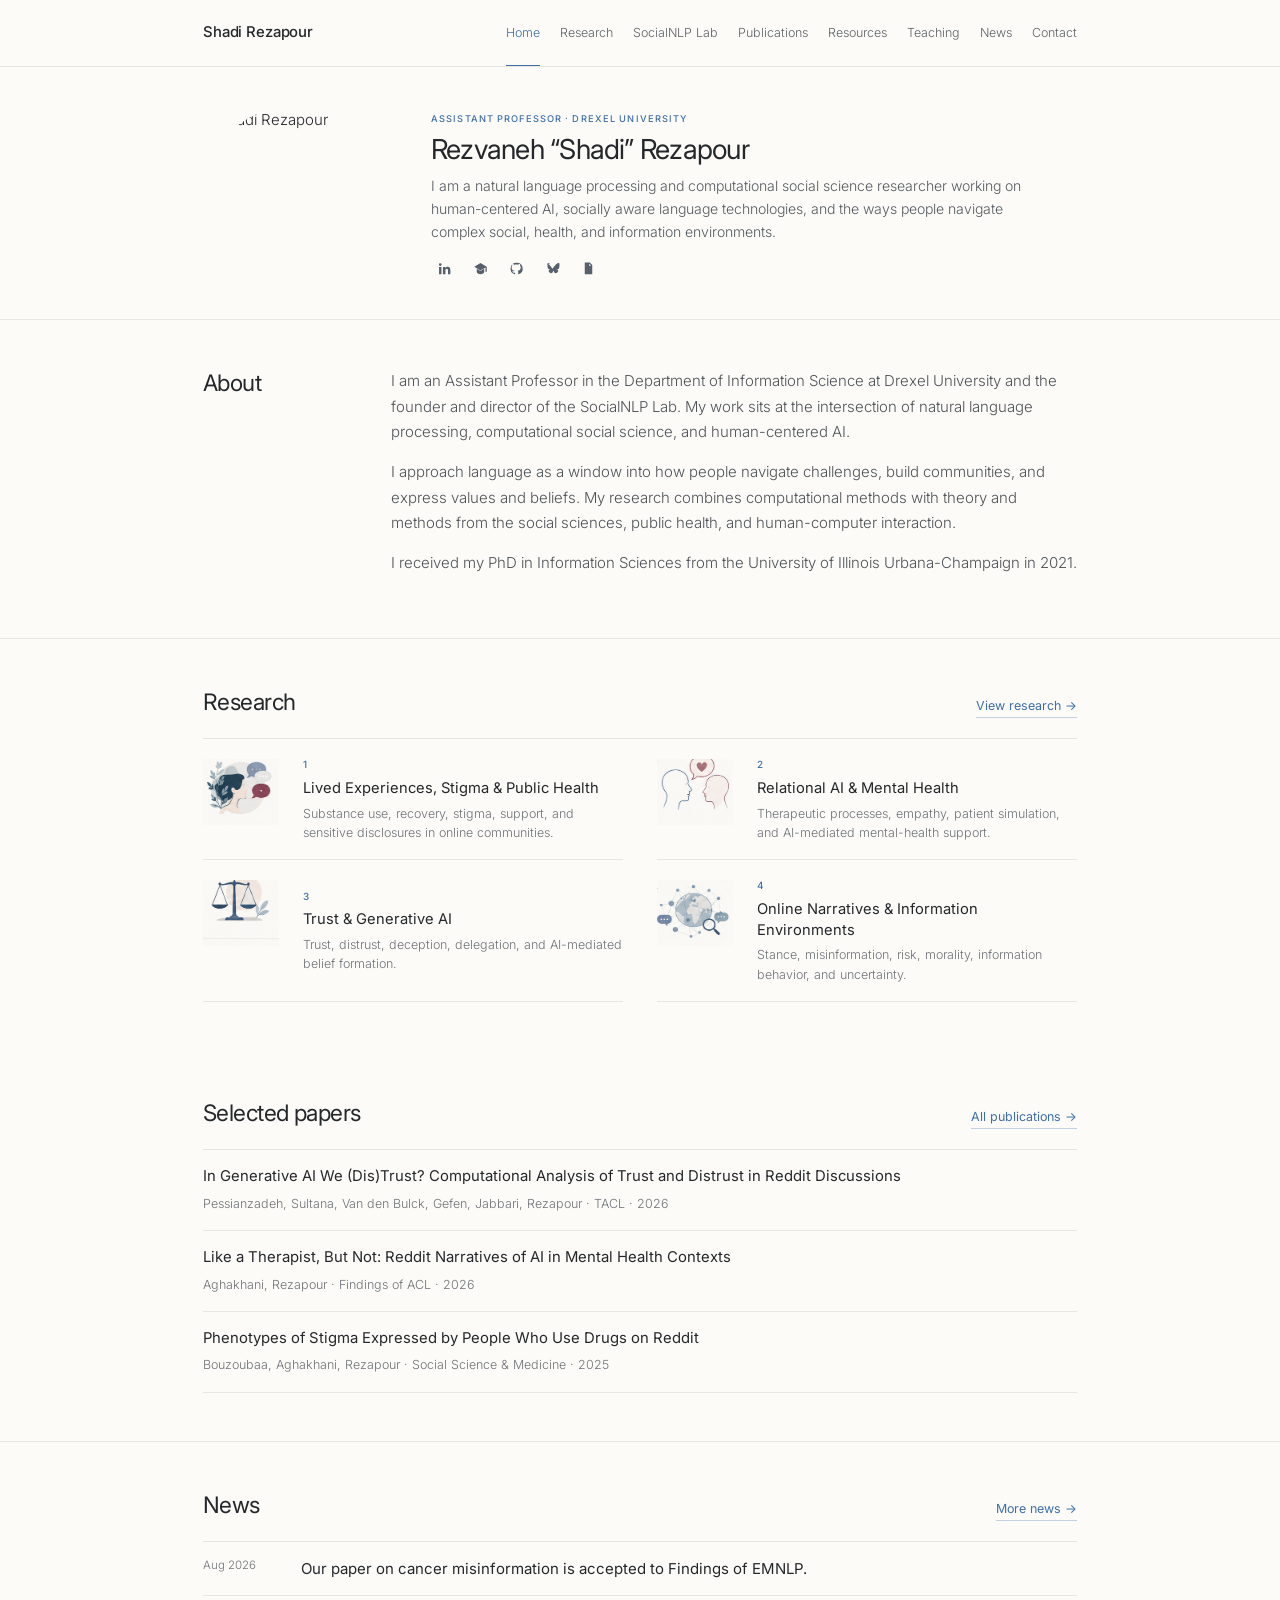
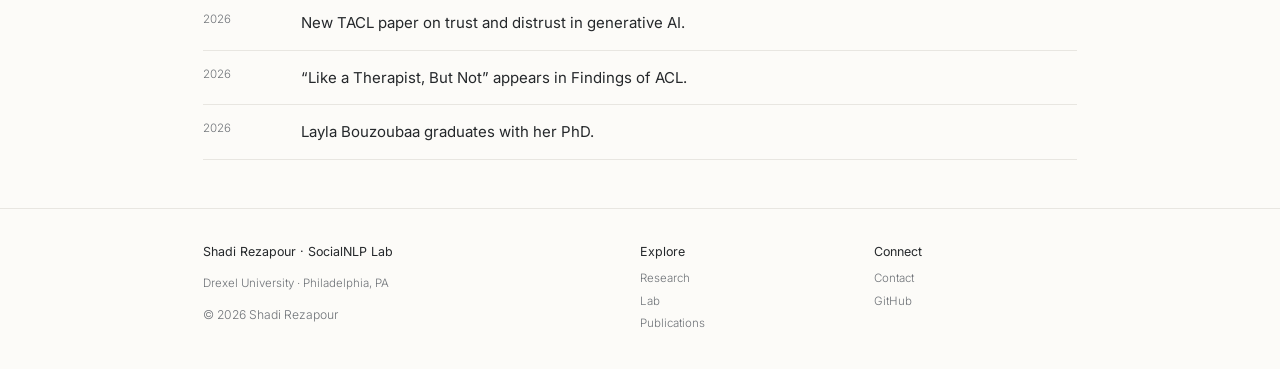
==== index.html @ dfaa2608 "Update index.html" ====
<!DOCTYPE html>

<html lang="en"><head><meta charset="utf-8"/><meta content="width=device-width,initial-scale=1" name="viewport"/><meta content="Shadi Rezapour and the SocialNLP Lab at Drexel University: human-centered NLP, computational social science, and socially aware AI." name="description"/><title>Shadi Rezapour | SocialNLP Lab</title><link href="assets/css/style.css" rel="stylesheet"/></head><body><nav class="nav"><div class="container nav-inner"><a class="brand" href="index.html">Shadi Rezapour</a><button aria-label="Menu" class="menu-btn">☰</button><div class="nav-links"><a class="active" href="index.html">Home</a><a href="pages/research.html">Research</a><a href="pages/lab.html">SocialNLP Lab</a><a href="pages/publications.html">Publications</a><a href="pages/resources.html">Resources</a><a href="pages/teaching.html">Teaching</a><a href="pages/news.html">News</a><a href="pages/contact.html">Contact</a></div></div></nav>
<header class="hero"><div class="container hero-grid"><div class="portrait-wrap"><img alt="Shadi Rezapour" class="hero-photo" src="https://lh3.googleusercontent.com/sitesv/[base64]w1280"/></div><div class="hero-copy"><div class="eyebrow">Assistant Professor · Drexel University</div><h1>Rezvaneh “Shadi” Rezapour</h1><p class="lead">I am a natural language processing and computational social science researcher working on human-centered AI, socially aware language technologies, and the ways people navigate complex social, health, and information environments.</p><div aria-label="Professional links" class="social-icons">
<a aria-label="LinkedIn" href="https://www.linkedin.com/in/shadi-rezapour" rel="noopener" target="_blank" title="LinkedIn"><svg viewbox="0 0 24 24"><path d="M5.2 3.4A2.2 2.2 0 1 1 5.2 7.8 2.2 2.2 0 0 1 5.2 3.4ZM3.3 9.4h3.8V21H3.3V9.4Zm6.2 0h3.6V11h.1c.5-.9 1.7-2 3.6-2 3.9 0 4.6 2.5 4.6 5.8V21h-3.8v-5.5c0-1.3 0-3-1.9-3s-2.2 1.4-2.2 2.9V21H9.5V9.4Z"></path></svg></a>
<a aria-label="Google Scholar" href="https://scholar.google.com/citations?user=b6UNLaAAAAAJ&amp;hl=en" rel="noopener" target="_blank" title="Google Scholar"><svg viewbox="0 0 24 24"><path d="M12 3 2 9l10 6 8-4.8V17h2V9L12 3Zm-6 9.4V17c0 2.2 3 4 6 4s6-1.8 6-4v-4.6L12 16 6 12.4Z"></path></svg></a>

<a aria-label="GitHub" href="https://github.com/social-nlp-lab" rel="noopener" target="_blank" title="GitHub"><svg viewbox="0 0 24 24"><path d="M12 2.7a9.5 9.5 0 0 0-3 18.5c.5.1.7-.2.7-.5v-1.9c-2.9.6-3.5-1.2-3.5-1.2-.5-1.2-1.2-1.5-1.2-1.5-.9-.7.1-.7.1-.7 1.1.1 1.7 1.1 1.7 1.1 1 .1 1.8-.7 2.2-1.1-2.3-.3-4.8-1.1-4.8-5.1 0-1.1.4-2 1.1-2.8-.1-.3-.5-1.3.1-2.7 0 0 .9-.3 2.9 1.1A9.9 9.9 0 0 1 12 5.6c.9 0 1.8.1 2.7.4 2-1.4 2.9-1.1 2.9-1.1.6 1.4.2 2.4.1 2.7.7.8 1.1 1.7 1.1 2.8 0 4-2.5 4.8-4.8 5.1.4.3.7.9.7 1.7v3.5c0 .3.2.6.7.5A9.5 9.5 0 0 0 12 2.7Z"></path></svg></a>
<a aria-label="Bluesky" href="https://bsky.app/profile/rezapour.bsky.social" rel="noopener" target="_blank" title="Bluesky"><svg viewbox="0 0 24 24"><path d="M5.2 4.2c2.3 1.7 4.8 5.1 6.8 8.2 2-3.1 4.5-6.5 6.8-8.2 1.7-1.2 4.4-2.2 4.4.9 0 .6-.3 4.8-.5 5.5-.7 2.5-3 3.1-5.2 2.7 3.7.6 4.7 2.7 2.6 4.8-4 4.1-5.8-1-6.3-2.3-.1-.3-.2-.5-.3-.6-.1.1-.2.3-.3.6-.5 1.3-2.3 6.4-6.3 2.3-2.1-2.1-1.1-4.2 2.6-4.8-2.2.4-4.5-.2-5.2-2.7-.2-.7-.5-4.9-.5-5.5 0-3.1 2.7-2.1 4.4-.9Z"></path></svg></a>
<a aria-label="CV" href="assets/Shadi_Rezapour_CV.pdf" rel="noopener" target="_blank" title="CV"><svg viewbox="0 0 24 24"><path d="M6 2.5h8l4 4V21H6V2.5Zm7 1.8v3.2h3.2L13 4.3ZM8.2 11h2.4v1.4H9.7v3.2h.9V17H8.2v-6Zm3.2 0h1.5l1.2 4 1.2-4h1.5l-2 6h-1.4l-2-6Z"></path></svg></a>
</div></div></div></header>
<main>
<section id="about"><div class="container about-grid"><div><h2>About</h2></div><div class="prose"><p>I am an Assistant Professor in the Department of Information Science at Drexel University and the founder and director of the SocialNLP Lab. My work sits at the intersection of natural language processing, computational social science, and human-centered AI.</p><p>I approach language as a window into how people navigate challenges, build communities, and express values and beliefs. My research combines computational methods with theory and methods from the social sciences, public health, and human-computer interaction.</p><p>I received my PhD in Information Sciences from the University of Illinois Urbana-Champaign in 2021.</p></div></div></section>
<section class="soft"><div class="container"><div class="section-head"><div><h2>Research</h2></div><a class="arrow-link" href="pages/research.html">View research →</a></div><div class="cards research-cards"><a class="card research-card" href="pages/research.html#stigma"><img alt="Lived experiences, stigma, and public health illustration" src="assets/img/pillars/pillar-stigma.png"/><div><div class="num">1</div><h3>Lived Experiences, Stigma &amp; Public Health</h3><p>Substance use, recovery, stigma, support, and sensitive disclosures in online communities.</p></div></a><a class="card research-card" href="pages/research.html#relational"><img alt="Relational AI and mental health illustration" src="assets/img/pillars/pillar-relational.png"/><div><div class="num">2</div><h3>Relational AI &amp; Mental Health</h3><p>Therapeutic processes, empathy, patient simulation, and AI-mediated mental-health support.</p></div></a><a class="card research-card" href="pages/research.html#trust"><img alt="Trust and generative AI illustration" src="assets/img/pillars/pillar-trust.png"/><div><div class="num">3</div><h3>Trust &amp; Generative AI</h3><p>Trust, distrust, deception, delegation, and AI-mediated belief formation.</p></div></a><a class="card research-card" href="pages/research.html#narratives"><img alt="Complex online narratives and information environments illustration" src="assets/img/pillars/pillar-narratives.png"/><div><div class="num">4</div><h3>Online Narratives &amp; Information Environments</h3><p>Stance, misinformation, risk, morality, information behavior, and uncertainty.</p></div></a></div></div></section>
<section><div class="container"><div class="section-head"><div><h2>Selected papers</h2></div><a class="arrow-link" href="pages/publications.html">All publications →</a></div><div class="list"><div class="paper"><h3>In Generative AI We (Dis)Trust? Computational Analysis of Trust and Distrust in Reddit Discussions</h3><div class="meta">Pessianzadeh, Sultana, Van den Bulck, Gefen, Jabbari, Rezapour · TACL · 2026</div></div><div class="paper"><h3>Like a Therapist, But Not: Reddit Narratives of AI in Mental Health Contexts</h3><div class="meta">Aghakhani, Rezapour · Findings of ACL · 2026</div></div><div class="paper"><h3>Phenotypes of Stigma Expressed by People Who Use Drugs on Reddit</h3><div class="meta">Bouzoubaa, Aghakhani, Rezapour · Social Science &amp; Medicine · 2025</div></div></div></div></section>
<section class="soft"><div class="container"><div class="section-head"><div><h2>News</h2></div><a class="arrow-link" href="pages/news.html">More news →</a></div><div class="news-list"><div class="news-item"><div class="news-date">Aug 2026</div><div><strong>Our paper on cancer misinformation is accepted to Findings of EMNLP.</strong></div></div><div class="news-item"><div class="news-date">2026</div><div><strong>New TACL paper on trust and distrust in generative AI.</strong></div></div><div class="news-item"><div class="news-date">2026</div><div><strong>“Like a Therapist, But Not” appears in Findings of ACL.</strong></div></div><div class="news-item"><div class="news-date">2026</div><div><strong>Layla Bouzoubaa graduates with her PhD.</strong></div></div></div></div></section>
</main><footer class="footer"><div class="container footer-grid"><div><h3>Shadi Rezapour · SocialNLP Lab</h3><p>Drexel University · Philadelphia, PA</p><div class="small">© 2026 Shadi Rezapour</div></div><div><h3>Explore</h3><a href="pages/research.html">Research</a><a href="pages/lab.html">Lab</a><a href="pages/publications.html">Publications</a></div><div><h3>Connect</h3><a href="pages/contact.html">Contact</a><a href="https://github.com/social-nlp-lab" rel="noopener" target="_blank">GitHub</a></div></div></footer><script src="assets/js/site.js"></script></body></html>
---- assets/css/style.css ----
@import url('https://fonts.googleapis.com/css2?family=Inter:wght@300;400;500;600&display=swap');

:root{
  --bg:#fcfbf8;
  --paper:#ffffff;
  --ink:#25282b;
  --muted:#6f7378;
  --line:#e8e6e1;
  --blue:#3f6fa8;
  --blue-soft:#eef4fa;
  --max:930px;
}

*{box-sizing:border-box}
html{scroll-behavior:smooth}
body{margin:0;background:var(--bg);color:var(--ink);font-family:'Inter',ui-sans-serif,system-ui,-apple-system,BlinkMacSystemFont,'Segoe UI',sans-serif;font-size:15px;font-weight:300;line-height:1.7;-webkit-font-smoothing:antialiased}
a{color:inherit;text-decoration:none}a:hover{color:var(--blue)}img{max-width:100%;display:block}
.container{max-width:var(--max);margin:0 auto;padding:0 28px}

.nav{background:rgba(252,251,248,.96);border-bottom:1px solid var(--line)}
.nav-inner{min-height:64px;display:flex;align-items:center;justify-content:space-between;gap:24px}
.brand{font-size:.93rem;font-weight:500;letter-spacing:-.01em}
.brand span{display:none}
.nav-links{display:flex;align-items:center;gap:20px;font-size:.78rem;color:#5e6267}
.nav-links a{padding:22px 0;border-bottom:1px solid transparent}
.nav-links a:hover,.nav-links a.active{color:var(--blue);border-color:var(--blue)}
.menu-btn{display:none;border:0;background:transparent;font:inherit;font-size:1.25rem}

.hero{padding:58px 0 46px;border-bottom:1px solid var(--line)}
.hero-grid{display:grid;grid-template-columns:150px 1fr;gap:38px;align-items:start}
.portrait-wrap{grid-column:1;grid-row:1}
.hero-copy{grid-column:2;grid-row:1}
.hero-photo{width:145px;height:175px;object-fit:cover;border-radius:2px;filter:saturate(.9)}
.eyebrow{text-transform:uppercase;letter-spacing:.12em;font-size:.64rem;font-weight:500;color:var(--blue);margin-bottom:9px}
.hero h1{font-size:2.25rem;line-height:1.18;letter-spacing:-.035em;font-weight:400;margin:0 0 14px}
.hero .lead{font-size:1rem;color:#555b61;max-width:620px;margin:0}
.btns{display:flex;gap:16px;flex-wrap:wrap;margin-top:19px}
.btn{display:inline-flex;align-items:center;padding:0;font-size:.8rem;font-weight:400;color:var(--blue);border:0;background:none;border-bottom:1px solid rgba(63,111,168,.35);border-radius:0}
.btn:hover{border-color:var(--blue)}
.btn-primary,.btn-secondary{background:none;color:var(--blue);border:0;border-bottom:1px solid rgba(63,111,168,.35);padding:0}

section{padding:48px 0}.soft{background:transparent;border-top:1px solid var(--line);border-bottom:0}.about-grid{display:grid;grid-template-columns:160px 1fr;gap:28px;align-items:start}
.section-head{display:flex;justify-content:space-between;align-items:baseline;gap:24px;margin-bottom:20px}
.section-head h2,.about-grid h2,.research-intro h2,.contact-strip h2,.split h2{font-size:1.42rem;line-height:1.3;letter-spacing:-.025em;font-weight:400;margin:0}
.section-head p{max-width:560px;color:var(--muted);margin:0;font-size:.88rem}.prose p{color:#4e5358;margin:0 0 .9rem;max-width:700px}
.text-links{display:flex;flex-wrap:wrap;gap:7px 18px;margin-top:18px}.text-links a,.arrow-link{color:var(--blue);font-size:.78rem;font-weight:400;border-bottom:1px solid rgba(63,111,168,.3);padding-bottom:1px}.text-links.vertical{display:grid;gap:8px;justify-items:start}

.cards{display:grid;grid-template-columns:repeat(2,1fr);gap:0 34px;border-top:1px solid var(--line)}
.card{display:block;background:transparent;border:0;border-bottom:1px solid var(--line);padding:20px 0;min-height:0}
.card:hover{transform:none;box-shadow:none}.num{color:var(--blue);font-size:.62rem;font-weight:500;letter-spacing:.1em;margin-bottom:8px}.card h3{font-size:.98rem;line-height:1.4;font-weight:400;margin:0 0 5px}.card p{color:var(--muted);font-size:.82rem;margin:0}

.list{border-top:1px solid var(--line)}.paper{padding:16px 0;border-bottom:1px solid var(--line)}.paper h3{font-size:.93rem;font-weight:400;line-height:1.45;margin:0 0 5px}.meta{color:var(--muted);font-size:.78rem}.pill{display:inline-block;background:transparent;border:0;border-bottom:1px solid rgba(63,111,168,.28);padding:0 0 1px;font-size:.7rem;font-weight:400;margin-right:10px;margin-top:8px;color:var(--blue)}
.news-list{border-top:1px solid var(--line)}.news-item{display:grid;grid-template-columns:78px 1fr;gap:20px;padding:14px 0;border-bottom:1px solid var(--line)}.news-item strong{font-weight:400}.news-date{color:var(--muted);font-size:.72rem}.small{font-size:.76rem;color:var(--muted);margin-top:2px}

.contact-strip{padding:40px 0;border-top:1px solid var(--line);background:transparent}.contact-strip-inner{display:flex;align-items:baseline;justify-content:space-between;gap:24px}

.page-hero{padding:48px 0 32px;border-bottom:1px solid var(--line)}.page-hero.compact{padding-bottom:32px}.page-hero p{font-size:.9rem;color:var(--muted);max-width:660px;margin-bottom:0}.page-hero h1{font-size:2rem;line-height:1.25;letter-spacing:-.035em;font-weight:400;margin:0 0 10px;max-width:760px}

.research-section{display:grid;grid-template-columns:220px 1fr;gap:42px;align-items:start}.research-intro{position:static}.research-intro p{color:var(--muted);max-width:410px;font-size:.84rem}.project-grid{display:grid;grid-template-columns:1fr;gap:0;border-top:1px solid var(--line)}.project-card{background:transparent;border:0;border-bottom:1px solid var(--line);padding:17px 0;min-height:0}.project-card span{text-transform:uppercase;letter-spacing:.1em;font-size:.6rem;color:var(--blue);font-weight:500}.project-card h3{font-size:.96rem;font-weight:400;line-height:1.4;margin:5px 0 4px}.project-card p{font-size:.81rem;color:var(--muted);margin:0}

.people-grid{display:grid;grid-template-columns:repeat(3,1fr);gap:28px 22px}.person{background:transparent;border:0;padding:0}.person h3{font-size:.9rem;font-weight:400;margin:0}.person .role{color:var(--muted);font-size:.73rem;margin-top:2px}.person p{color:var(--muted);font-size:.77rem;margin-top:7px}.profile-photo{width:100%;height:180px;object-fit:cover;margin-bottom:10px;filter:saturate(.85);border-radius:2px}.person-featured{display:grid;grid-template-columns:120px 1fr;gap:22px;align-items:start;max-width:620px}.person-featured .profile-photo{width:120px;height:145px;margin:0}.avatar{width:58px;height:58px;display:grid;place-items:center;background:var(--blue-soft);color:var(--blue);font-size:.82rem;font-weight:400;margin-bottom:12px}.alumni{display:grid;grid-template-columns:1fr;gap:0;border-top:1px solid var(--line)}.alumni-item{background:transparent;border:0;border-bottom:1px solid var(--line);padding:11px 0}.alumni-item strong{display:inline;font-size:.82rem;font-weight:400}.alumni-item span{color:var(--muted);font-size:.77rem;margin-left:8px}

.teaching-grid,.service-grid{display:grid;grid-template-columns:repeat(2,1fr);gap:0 34px;border-top:1px solid var(--line)}.split{display:grid;grid-template-columns:220px 1fr;gap:42px}.quote{border-left:1px solid var(--blue);padding:2px 0 2px 15px;color:#555b61;font-size:.9rem}
.pub-controls{display:flex;flex-wrap:wrap;gap:7px;margin:0 0 20px}.filter{border:0;border-bottom:1px solid var(--line);background:transparent;color:#65696d;padding:5px 2px;font:inherit;font-size:.72rem;cursor:pointer}.filter.active,.filter:hover{background:transparent;color:var(--blue);border-color:var(--blue)}.pub-card{padding:17px 0!important;background:transparent!important;border:0!important;border-bottom:1px solid var(--line)!important;min-height:0!important}.pub-top{display:flex;gap:10px;align-items:center;margin-bottom:6px}.pub-year{font-weight:400;color:var(--blue)}.pub-type{text-transform:uppercase;letter-spacing:.08em;font-size:.6rem;color:var(--muted)}.pub-tags{margin-top:6px}.pub-actions{display:flex;flex-wrap:wrap;gap:12px;margin-top:9px}.paper-link{display:inline-flex;align-items:center;font-weight:400;color:var(--blue);background:transparent;padding:0;border-bottom:1px solid rgba(63,111,168,.3);border-radius:0;font-size:.7rem}.paper-link.subtle{background:transparent;color:var(--blue);border:0;border-bottom:1px solid rgba(63,111,168,.3)}.pub-note{margin-top:20px;color:var(--muted);font-size:.78rem}
.contact-grid{display:grid;grid-template-columns:repeat(2,1fr);gap:0 36px;border-top:1px solid var(--line)}.contact-card{background:transparent;border:0;border-bottom:1px solid var(--line);padding:22px 0;min-height:0}.contact-card h2{font-size:1.02rem;line-height:1.4;font-weight:400;margin:.15rem 0 .55rem}.contact-card p{color:var(--muted);font-size:.82rem}

.footer{padding:32px 0;border-top:1px solid var(--line);color:var(--muted)}.footer-grid{display:grid;grid-template-columns:1.4fr .7fr .7fr;gap:30px}.footer h3{font-size:.78rem;color:var(--ink);font-weight:400;margin:0 0 7px}.footer p,.footer a{font-size:.72rem}.footer a{display:block;margin:3px 0}

@media(max-width:820px){.nav-links{display:none;position:absolute;top:64px;left:0;right:0;background:var(--bg);border-bottom:1px solid var(--line);padding:14px 28px 18px;flex-direction:column;align-items:flex-start;gap:0}.nav-links.open{display:flex}.nav-links a{padding:7px 0}.menu-btn{display:block}.hero-grid{grid-template-columns:110px 1fr;gap:24px}.hero-photo{width:105px;height:130px}.about-grid,.research-section,.split{grid-template-columns:1fr;gap:18px}.cards{grid-template-columns:1fr}.people-grid{grid-template-columns:repeat(2,1fr)}.footer-grid{grid-template-columns:1fr 1fr}.contact-strip-inner{align-items:flex-start}}
@media(max-width:560px){.container{padding:0 20px}.hero{padding:40px 0 34px}.hero-grid{grid-template-columns:1fr}.portrait-wrap,.hero-copy{grid-column:1}.portrait-wrap{grid-row:1}.hero-copy{grid-row:2}.hero-photo{width:100px;height:120px}.hero h1{font-size:1.85rem}.page-hero{padding:38px 0 25px}.page-hero h1{font-size:1.65rem}.people-grid,.teaching-grid,.contact-grid,.footer-grid{grid-template-columns:1fr}.section-head,.contact-strip-inner{display:block}.section-head .arrow-link,.contact-strip .btn{display:inline-flex;margin-top:12px}.news-item{grid-template-columns:1fr;gap:2px}.person-featured{grid-template-columns:90px 1fr}.person-featured .profile-photo{width:90px;height:110px}section{padding:38px 0}}

/* v5 refinements */
.social-icons{display:flex;align-items:center;gap:8px;margin-top:18px;flex-wrap:wrap}
.social-icons a{width:28px;height:28px;display:grid;place-items:center;border:1px solid var(--line);background:rgba(255,255,255,.55);border-radius:50%;color:#4f5b66;transition:.18s ease}
.social-icons a:hover{color:var(--blue);border-color:#c9d8e6;transform:translateY(-1px)}
.social-icons svg{width:14px;height:14px;fill:currentColor}.social-icons .icon-cut{fill:var(--bg)}

.lab-hero-inner{display:grid;grid-template-columns:150px 1fr;gap:34px;align-items:center}.lab-logo{width:145px;max-height:145px;object-fit:contain;mix-blend-mode:multiply}

.theme-row{display:grid;grid-template-columns:185px 1fr;gap:46px;align-items:start}.theme-visual{padding-top:4px;position:sticky;top:90px}.theme-visual img{width:170px;height:auto}.theme-content h2{font-size:1.55rem;line-height:1.28;letter-spacing:-.025em;font-weight:400;margin:0 0 9px}.theme-summary{color:#555b61;max-width:680px;margin:0 0 24px;font-size:.9rem}.subareas{border-top:1px solid var(--line)}.subarea{padding:18px 0 19px;border-bottom:1px solid var(--line);display:grid;grid-template-columns:200px 1fr;gap:7px 28px}.subarea h3{font-size:.92rem;line-height:1.4;font-weight:500;margin:0;grid-row:1/4}.subarea>p{font-size:.8rem;color:var(--muted);margin:0 0 3px;max-width:580px}.paper-mini{display:flex;gap:14px;align-items:baseline;justify-content:space-between;font-size:.76rem;line-height:1.45;padding-top:5px}.paper-mini a{color:#333b42}.paper-mini a:hover{color:var(--blue)}.paper-mini span{color:var(--muted);font-size:.69rem;white-space:nowrap}.ongoing{font-size:.72rem;color:var(--blue);margin-top:5px;font-style:italic}

.alumni-list{border-top:1px solid var(--line);max-width:760px}.alumni-line{display:grid;grid-template-columns:230px 1fr;gap:24px;padding:9px 0;border-bottom:1px solid var(--line);align-items:baseline}.alumni-line strong{font-size:.8rem;font-weight:400}.alumni-line span{font-size:.75rem;color:var(--muted)}.alumni-line.alumni-phd{padding:13px 0}.alumni-line.alumni-phd strong{font-weight:500;color:var(--ink)}

@media(max-width:820px){.lab-hero-inner,.theme-row{grid-template-columns:1fr}.lab-logo{width:115px}.theme-visual{position:static}.theme-visual img{width:145px}.subarea{grid-template-columns:1fr}.subarea h3{grid-row:auto}.alumni-line{grid-template-columns:1fr;gap:2px}.paper-mini{display:block}.paper-mini span{display:block;margin-top:2px}}

/* generated research pillar illustrations */
.research-card{display:grid;grid-template-columns:92px 1fr;gap:18px;align-items:center}
.research-card img{width:92px;height:78px;object-fit:contain;mix-blend-mode:multiply}
.theme-visual img{width:175px;height:155px;object-fit:contain;mix-blend-mode:multiply}
@media(max-width:560px){.research-card{grid-template-columns:76px 1fr;gap:14px}.research-card img{width:76px;height:68px}}

/* v7: ultra-compact professional/social links */
.social-icons{gap:7px;margin-top:15px}
.social-icons a{
  width:15px;
  height:15px;
  border:0;
  background:transparent;
  border-radius:0;
  color:#56616b;
  padding:0;
}
.social-icons a:hover{color:var(--blue);border:0;transform:none}
.social-icons svg{width:11px;height:11px;fill:currentColor}
.social-icons .icon-cut{fill:var(--bg)}

/* Keep the same pillar artwork visible on the dedicated Research page. */
.theme-visual img{
  width:100%;
  max-width:175px;
  height:auto;
  object-fit:contain;
  mix-blend-mode:multiply;
}

/* v8 homepage scale reset: compact editorial proportions */
.hero{padding:34px 0 30px}
.hero-grid{grid-template-columns:92px 1fr;gap:24px;align-items:center}
.hero-photo{width:82px;height:98px;object-fit:cover;border-radius:2px}
.hero h1{font-size:1.72rem;line-height:1.2;margin:0 0 9px;letter-spacing:-.028em}
.hero .lead{font-size:.88rem;line-height:1.62;max-width:610px}
.hero .eyebrow{font-size:.58rem;margin-bottom:6px}

/* professional links should read like tiny inline glyphs, not badges */
.social-icons{gap:9px;margin-top:12px}
.social-icons a{width:11px;height:11px;display:inline-flex;align-items:center;justify-content:center}
.social-icons svg{width:9px;height:9px}

/* homepage research visuals: quiet thumbnails */
.research-card{grid-template-columns:58px 1fr;gap:15px;padding:17px 0}
.research-card img{width:54px;height:48px;object-fit:contain;align-self:start;margin-top:2px}
.research-card .num{margin-bottom:5px}
.research-card h3{font-size:.92rem}
.research-card p{font-size:.78rem;line-height:1.55}

@media(max-width:820px){
  .hero-grid{grid-template-columns:76px 1fr;gap:18px}
  .hero-photo{width:70px;height:84px}
  .hero h1{font-size:1.55rem}
  .research-card{grid-template-columns:50px 1fr;gap:12px}
  .research-card img{width:46px;height:42px}
}
@media(max-width:560px){
  .hero{padding:28px 0 26px}
  .hero-grid{grid-template-columns:64px 1fr;gap:16px;align-items:start}
  .portrait-wrap{grid-column:1;grid-row:1}
  .hero-copy{grid-column:2;grid-row:1}
  .hero-photo{width:58px;height:70px}
  .hero h1{font-size:1.34rem}
  .hero .lead{font-size:.82rem}
  .social-icons{margin-top:10px}
  .research-card{grid-template-columns:42px 1fr;gap:10px}
  .research-card img{width:38px;height:36px}
}

/* v9: balanced homepage image sizing */
@media(min-width:821px){
  .hero{padding:40px 0 34px}
  .hero-grid{grid-template-columns:120px 1fr;gap:30px;align-items:center}
  .hero-photo{width:108px;height:130px}
  .research-card{grid-template-columns:82px 1fr;gap:18px}
  .research-card img{width:76px;height:68px}
}
@media(min-width:561px) and (max-width:820px){
  .hero-grid{grid-template-columns:104px 1fr;gap:22px;align-items:center}
  .hero-photo{width:94px;height:114px}
  .research-card{grid-template-columns:70px 1fr;gap:16px}
  .research-card img{width:64px;height:58px}
}
@media(max-width:560px){
  .hero-grid{grid-template-columns:90px 1fr;gap:18px;align-items:start}
  .portrait-wrap{grid-column:1;grid-row:1}
  .hero-copy{grid-column:2;grid-row:1}
  .hero-photo{width:82px;height:98px}
  .research-card{grid-template-columns:60px 1fr;gap:14px}
  .research-card img{width:54px;height:50px}
}


/* v11: portrait, social links, and publication hierarchy */
@media(min-width:821px){
  .hero-grid{grid-template-columns:158px 1fr;gap:34px}
  .hero-photo{width:148px;height:148px;border-radius:50%;object-fit:cover;object-position:center 26%;}
}
@media(min-width:561px) and (max-width:820px){
  .hero-grid{grid-template-columns:126px 1fr;gap:24px}
  .hero-photo{width:118px;height:118px;border-radius:50%;object-fit:cover;object-position:center 26%;}
}
@media(max-width:560px){
  .hero-grid{grid-template-columns:104px 1fr;gap:18px}
  .hero-photo{width:98px;height:98px;border-radius:50%;object-fit:cover;object-position:center 26%;}
}
.social-icons{gap:10px}
.social-icons a{width:16px;height:16px}
.social-icons svg{width:13px;height:13px}
.pub-section-title{padding:8px 0 12px;margin-top:6px;border-bottom:1px solid var(--line)}
.pub-section-title + .pub-card{border-top:0!important}
.pub-section-title .eyebrow{margin:0 0 3px}
.pub-section-title h2{font-size:1.12rem;line-height:1.35;font-weight:400;letter-spacing:-.02em;margin:0}
.pub-section-title p{font-size:.76rem;color:var(--muted);margin:4px 0 0;max-width:650px}


/* v13: profile scale, collaboration, syllabus, and publication structure */
@media(min-width:821px){
  .hero-grid{grid-template-columns:190px 1fr;gap:38px}
  .hero-photo{width:178px;height:178px;border-radius:50%;object-fit:cover;object-position:center 24%}
}
@media(min-width:561px) and (max-width:820px){
  .hero-grid{grid-template-columns:150px 1fr;gap:28px}
  .hero-photo{width:140px;height:140px;border-radius:50%;object-fit:cover;object-position:center 24%}
}
@media(max-width:560px){
  .hero-grid{grid-template-columns:116px 1fr;gap:18px}
  .hero-photo{width:108px;height:108px;border-radius:50%;object-fit:cover;object-position:center 24%}
}
.social-icons{gap:12px}
.social-icons a{width:22px;height:22px}
.social-icons svg{width:17px;height:17px}
.contact-social-icons{margin-top:16px;gap:14px}
.contact-social-icons a{width:28px;height:28px}
.contact-social-icons svg{width:18px;height:18px}
.contact-social-labels{margin-top:8px;font-size:.67rem;color:var(--muted)}
.research-open-call{margin-top:26px;padding:20px 0 4px;border-top:1px solid var(--line)}
.research-open-call h3{font-size:1rem;font-weight:500;margin:0 0 6px}
.research-open-call p{max-width:650px;color:var(--muted);font-size:.82rem;margin:0 0 10px}
.crosscutting-motif{display:grid;grid-template-columns:repeat(2,64px);gap:8px;padding-top:6px}
.crosscutting-motif span{width:64px;height:64px;border:1px solid #d8e0e7;display:grid;place-items:center;border-radius:50%;font-size:.65rem;letter-spacing:.08em;color:var(--blue);background:#f8fbfd}
.syllabus-link{display:inline-block;margin-top:8px;font-size:.72rem;color:var(--blue);border-bottom:1px solid rgba(63,111,168,.28)}
.syllabus-note{font-size:.72rem;color:var(--muted);margin:-6px 0 16px}
.pipeline-block{margin-bottom:34px}
.pipeline-block>h2{font-size:1.22rem;font-weight:400;letter-spacing:-.02em;margin:2px 0 4px}
.pipeline-block>p{font-size:.78rem;color:var(--muted);margin:0 0 8px}
.pipeline-list{border-top:1px solid var(--line)}
.all-pubs-title{margin:10px 0 14px}
.all-pubs-title h2{font-size:1.22rem}
@media(max-width:560px){
  .social-icons a{width:20px;height:20px}
  .social-icons svg{width:15px;height:15px}
  .crosscutting-motif{grid-template-columns:repeat(4,48px);gap:6px}
  .crosscutting-motif span{width:48px;height:48px}
}

/* Final profile icon sizing */
.social-icons { gap: 10px; }
.social-icons a { width: 26px; height: 26px; }
.social-icons svg { width: 15px; height: 15px; }
.contact-social-icons { gap: 13px; }
.contact-social-icons a { width: 30px; height: 30px; }
.contact-social-icons svg { width: 18px; height: 18px; }
@media (max-width: 900px) {
  .social-icons a { width: 24px; height: 24px; }
  .social-icons svg { width: 14px; height: 14px; }
  .contact-social-icons a { width: 28px; height: 28px; }
  .contact-social-icons svg { width: 17px; height: 17px; }
}
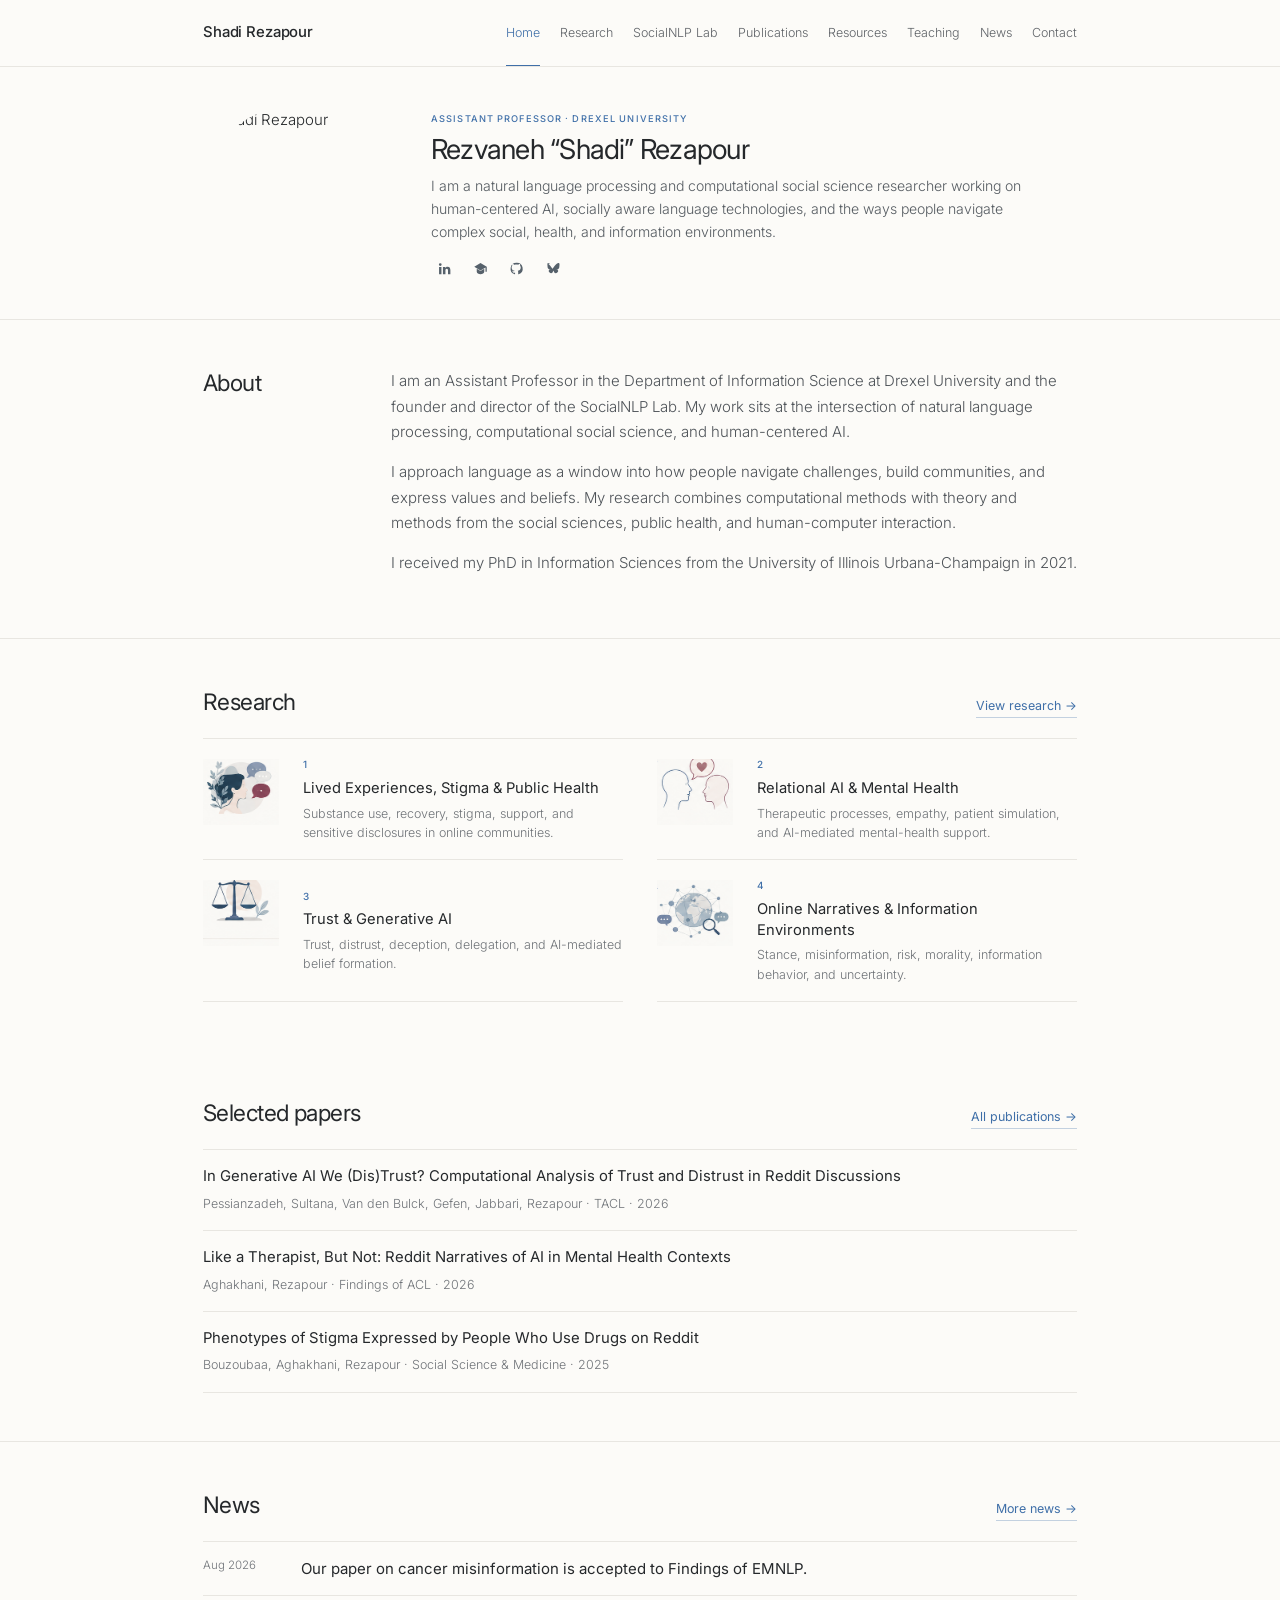
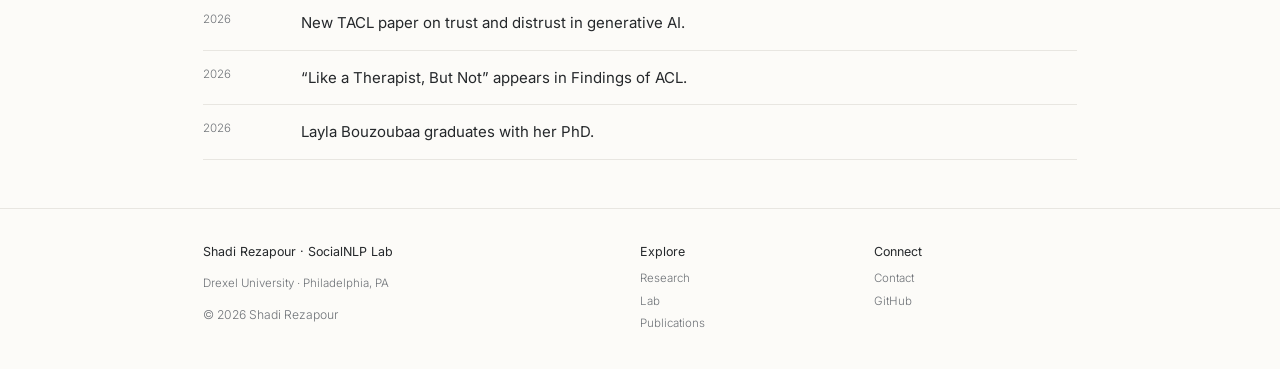
==== commit 430ae35e: "Update index.html" ====
--- a/index.html
+++ b/index.html
@@ -7,8 +7,7 @@
 
 <a aria-label="GitHub" href="https://github.com/social-nlp-lab" rel="noopener" target="_blank" title="GitHub"><svg viewbox="0 0 24 24"><path d="M12 2.7a9.5 9.5 0 0 0-3 18.5c.5.1.7-.2.7-.5v-1.9c-2.9.6-3.5-1.2-3.5-1.2-.5-1.2-1.2-1.5-1.2-1.5-.9-.7.1-.7.1-.7 1.1.1 1.7 1.1 1.7 1.1 1 .1 1.8-.7 2.2-1.1-2.3-.3-4.8-1.1-4.8-5.1 0-1.1.4-2 1.1-2.8-.1-.3-.5-1.3.1-2.7 0 0 .9-.3 2.9 1.1A9.9 9.9 0 0 1 12 5.6c.9 0 1.8.1 2.7.4 2-1.4 2.9-1.1 2.9-1.1.6 1.4.2 2.4.1 2.7.7.8 1.1 1.7 1.1 2.8 0 4-2.5 4.8-4.8 5.1.4.3.7.9.7 1.7v3.5c0 .3.2.6.7.5A9.5 9.5 0 0 0 12 2.7Z"></path></svg></a>
 <a aria-label="Bluesky" href="https://bsky.app/profile/rezapour.bsky.social" rel="noopener" target="_blank" title="Bluesky"><svg viewbox="0 0 24 24"><path d="M5.2 4.2c2.3 1.7 4.8 5.1 6.8 8.2 2-3.1 4.5-6.5 6.8-8.2 1.7-1.2 4.4-2.2 4.4.9 0 .6-.3 4.8-.5 5.5-.7 2.5-3 3.1-5.2 2.7 3.7.6 4.7 2.7 2.6 4.8-4 4.1-5.8-1-6.3-2.3-.1-.3-.2-.5-.3-.6-.1.1-.2.3-.3.6-.5 1.3-2.3 6.4-6.3 2.3-2.1-2.1-1.1-4.2 2.6-4.8-2.2.4-4.5-.2-5.2-2.7-.2-.7-.5-4.9-.5-5.5 0-3.1 2.7-2.1 4.4-.9Z"></path></svg></a>
-<a aria-label="CV" href="assets/Shadi_Rezapour_CV.pdf" rel="noopener" target="_blank" title="CV"><svg viewbox="0 0 24 24"><path d="M6 2.5h8l4 4V21H6V2.5Zm7 1.8v3.2h3.2L13 4.3ZM8.2 11h2.4v1.4H9.7v3.2h.9V17H8.2v-6Zm3.2 0h1.5l1.2 4 1.2-4h1.5l-2 6h-1.4l-2-6Z"></path></svg></a>
-</div></div></div></header>
+<a aria-label="CV" href="assets/cv/Shadi_Aug2026.pdf" rel="noopener" target="_blank" title="CV"></div></div></div></header>
 <main>
 <section id="about"><div class="container about-grid"><div><h2>About</h2></div><div class="prose"><p>I am an Assistant Professor in the Department of Information Science at Drexel University and the founder and director of the SocialNLP Lab. My work sits at the intersection of natural language processing, computational social science, and human-centered AI.</p><p>I approach language as a window into how people navigate challenges, build communities, and express values and beliefs. My research combines computational methods with theory and methods from the social sciences, public health, and human-computer interaction.</p><p>I received my PhD in Information Sciences from the University of Illinois Urbana-Champaign in 2021.</p></div></div></section>
 <section class="soft"><div class="container"><div class="section-head"><div><h2>Research</h2></div><a class="arrow-link" href="pages/research.html">View research →</a></div><div class="cards research-cards"><a class="card research-card" href="pages/research.html#stigma"><img alt="Lived experiences, stigma, and public health illustration" src="assets/img/pillars/pillar-stigma.png"/><div><div class="num">1</div><h3>Lived Experiences, Stigma &amp; Public Health</h3><p>Substance use, recovery, stigma, support, and sensitive disclosures in online communities.</p></div></a><a class="card research-card" href="pages/research.html#relational"><img alt="Relational AI and mental health illustration" src="assets/img/pillars/pillar-relational.png"/><div><div class="num">2</div><h3>Relational AI &amp; Mental Health</h3><p>Therapeutic processes, empathy, patient simulation, and AI-mediated mental-health support.</p></div></a><a class="card research-card" href="pages/research.html#trust"><img alt="Trust and generative AI illustration" src="assets/img/pillars/pillar-trust.png"/><div><div class="num">3</div><h3>Trust &amp; Generative AI</h3><p>Trust, distrust, deception, delegation, and AI-mediated belief formation.</p></div></a><a class="card research-card" href="pages/research.html#narratives"><img alt="Complex online narratives and information environments illustration" src="assets/img/pillars/pillar-narratives.png"/><div><div class="num">4</div><h3>Online Narratives &amp; Information Environments</h3><p>Stance, misinformation, risk, morality, information behavior, and uncertainty.</p></div></a></div></div></section>
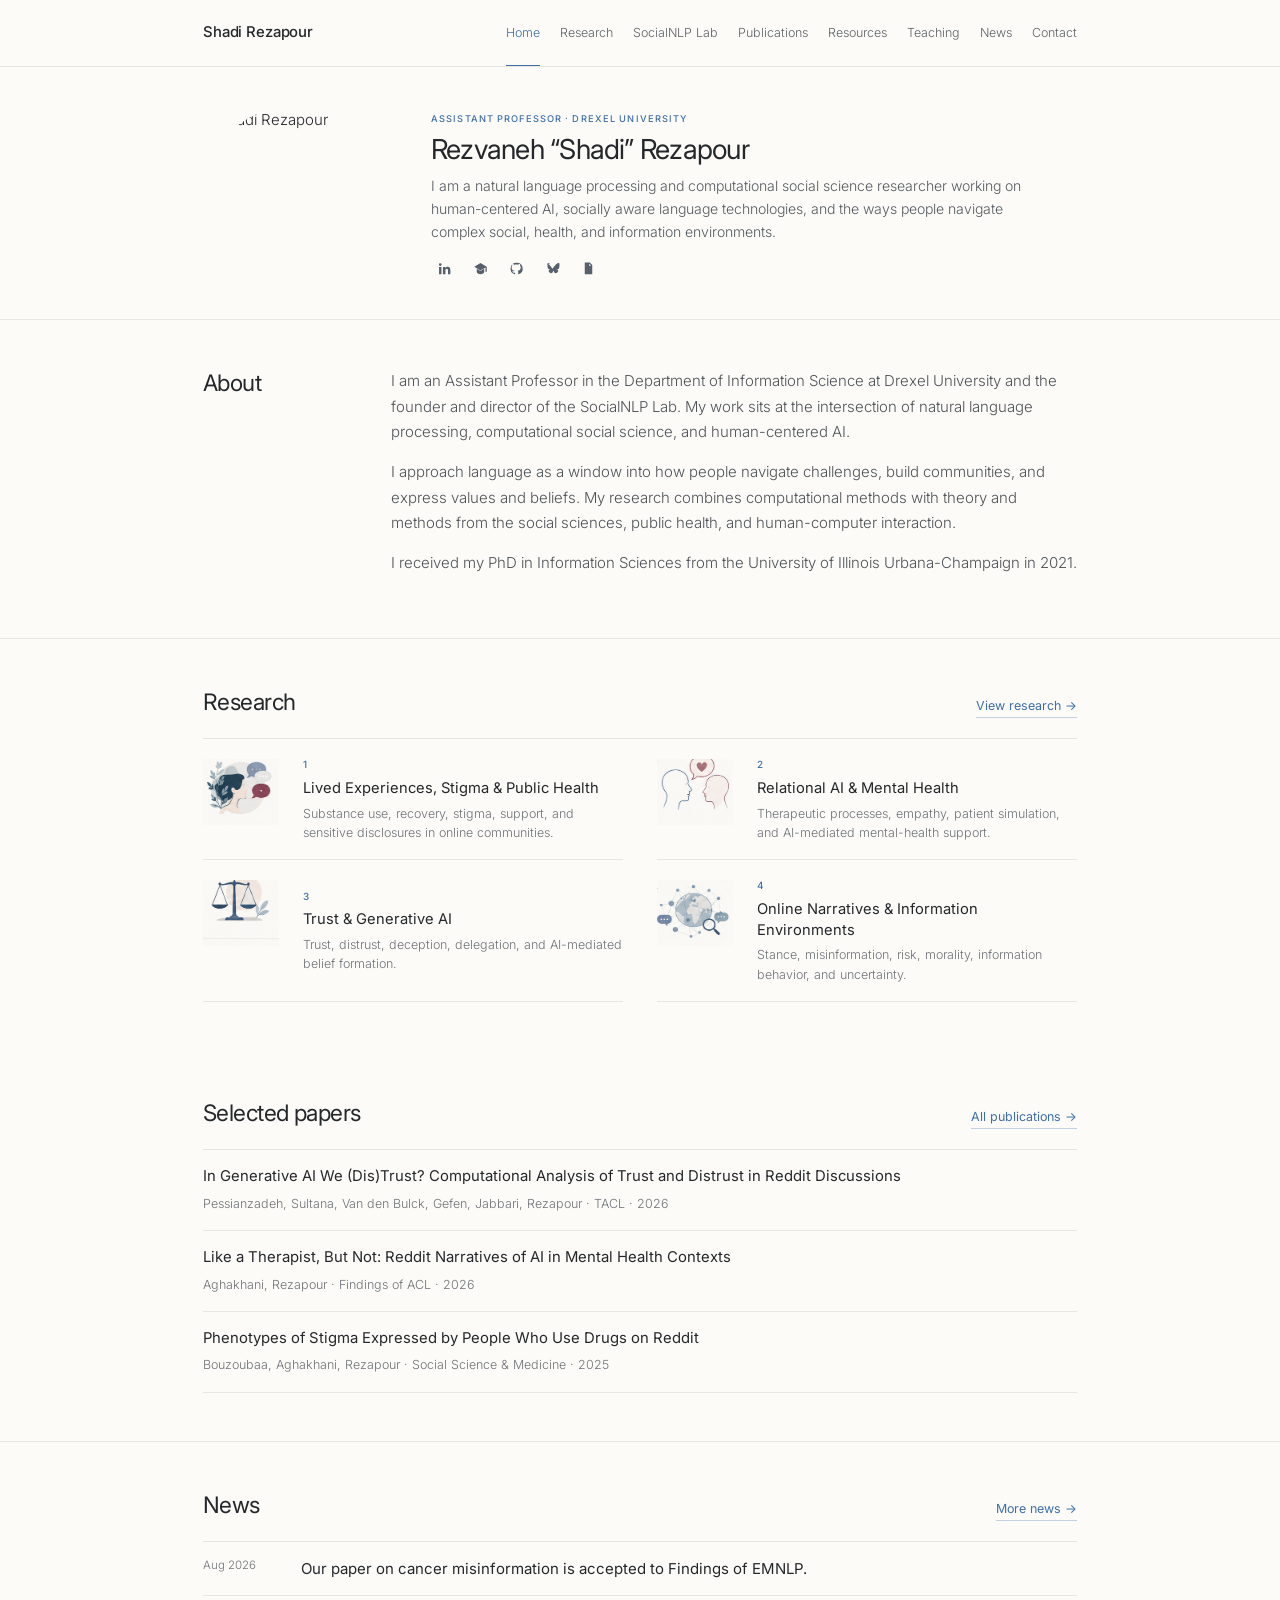
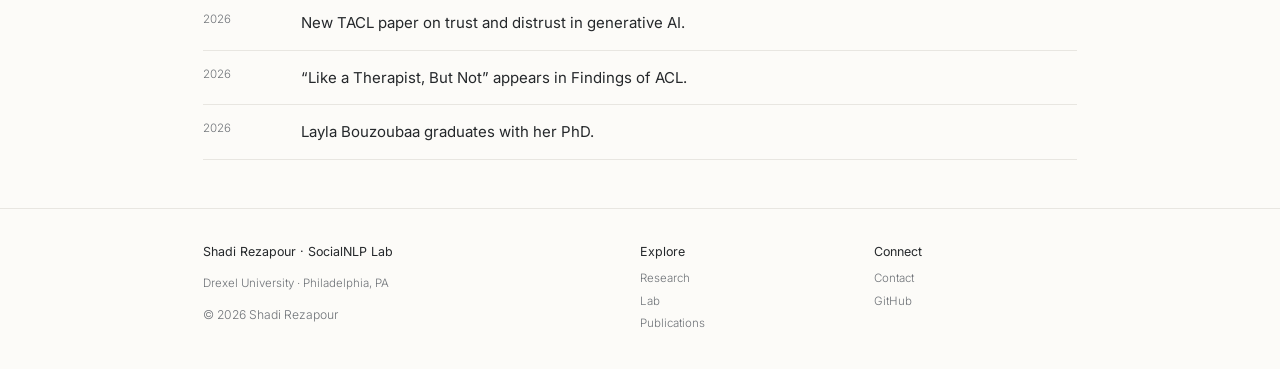
==== commit 41c6f8d3: "Update index.html" ====
--- a/index.html
+++ b/index.html
@@ -7,7 +7,8 @@
 
 <a aria-label="GitHub" href="https://github.com/social-nlp-lab" rel="noopener" target="_blank" title="GitHub"><svg viewbox="0 0 24 24"><path d="M12 2.7a9.5 9.5 0 0 0-3 18.5c.5.1.7-.2.7-.5v-1.9c-2.9.6-3.5-1.2-3.5-1.2-.5-1.2-1.2-1.5-1.2-1.5-.9-.7.1-.7.1-.7 1.1.1 1.7 1.1 1.7 1.1 1 .1 1.8-.7 2.2-1.1-2.3-.3-4.8-1.1-4.8-5.1 0-1.1.4-2 1.1-2.8-.1-.3-.5-1.3.1-2.7 0 0 .9-.3 2.9 1.1A9.9 9.9 0 0 1 12 5.6c.9 0 1.8.1 2.7.4 2-1.4 2.9-1.1 2.9-1.1.6 1.4.2 2.4.1 2.7.7.8 1.1 1.7 1.1 2.8 0 4-2.5 4.8-4.8 5.1.4.3.7.9.7 1.7v3.5c0 .3.2.6.7.5A9.5 9.5 0 0 0 12 2.7Z"></path></svg></a>
 <a aria-label="Bluesky" href="https://bsky.app/profile/rezapour.bsky.social" rel="noopener" target="_blank" title="Bluesky"><svg viewbox="0 0 24 24"><path d="M5.2 4.2c2.3 1.7 4.8 5.1 6.8 8.2 2-3.1 4.5-6.5 6.8-8.2 1.7-1.2 4.4-2.2 4.4.9 0 .6-.3 4.8-.5 5.5-.7 2.5-3 3.1-5.2 2.7 3.7.6 4.7 2.7 2.6 4.8-4 4.1-5.8-1-6.3-2.3-.1-.3-.2-.5-.3-.6-.1.1-.2.3-.3.6-.5 1.3-2.3 6.4-6.3 2.3-2.1-2.1-1.1-4.2 2.6-4.8-2.2.4-4.5-.2-5.2-2.7-.2-.7-.5-4.9-.5-5.5 0-3.1 2.7-2.1 4.4-.9Z"></path></svg></a>
-<a aria-label="CV" href="assets/cv/Shadi_Aug2026.pdf" rel="noopener" target="_blank" title="CV"></div></div></div></header>
+<a aria-label="CV" href="assets/cv/Shadi_Aug2026.pdf" rel="noopener" target="_blank" title="CV"><svg viewbox="0 0 24 24"><path d="M6 2.5h8l4 4V21H6V2.5Zm7 1.8v3.2h3.2L13 4.3ZM8.2 11h2.4v1.4H9.7v3.2h.9V17H8.2v-6Zm3.2 0h1.5l1.2 4 1.2-4h1.5l-2 6h-1.4l-2-6Z"></path></svg></a>
+</div></div></div></header>
 <main>
 <section id="about"><div class="container about-grid"><div><h2>About</h2></div><div class="prose"><p>I am an Assistant Professor in the Department of Information Science at Drexel University and the founder and director of the SocialNLP Lab. My work sits at the intersection of natural language processing, computational social science, and human-centered AI.</p><p>I approach language as a window into how people navigate challenges, build communities, and express values and beliefs. My research combines computational methods with theory and methods from the social sciences, public health, and human-computer interaction.</p><p>I received my PhD in Information Sciences from the University of Illinois Urbana-Champaign in 2021.</p></div></div></section>
 <section class="soft"><div class="container"><div class="section-head"><div><h2>Research</h2></div><a class="arrow-link" href="pages/research.html">View research →</a></div><div class="cards research-cards"><a class="card research-card" href="pages/research.html#stigma"><img alt="Lived experiences, stigma, and public health illustration" src="assets/img/pillars/pillar-stigma.png"/><div><div class="num">1</div><h3>Lived Experiences, Stigma &amp; Public Health</h3><p>Substance use, recovery, stigma, support, and sensitive disclosures in online communities.</p></div></a><a class="card research-card" href="pages/research.html#relational"><img alt="Relational AI and mental health illustration" src="assets/img/pillars/pillar-relational.png"/><div><div class="num">2</div><h3>Relational AI &amp; Mental Health</h3><p>Therapeutic processes, empathy, patient simulation, and AI-mediated mental-health support.</p></div></a><a class="card research-card" href="pages/research.html#trust"><img alt="Trust and generative AI illustration" src="assets/img/pillars/pillar-trust.png"/><div><div class="num">3</div><h3>Trust &amp; Generative AI</h3><p>Trust, distrust, deception, delegation, and AI-mediated belief formation.</p></div></a><a class="card research-card" href="pages/research.html#narratives"><img alt="Complex online narratives and information environments illustration" src="assets/img/pillars/pillar-narratives.png"/><div><div class="num">4</div><h3>Online Narratives &amp; Information Environments</h3><p>Stance, misinformation, risk, morality, information behavior, and uncertainty.</p></div></a></div></div></section>
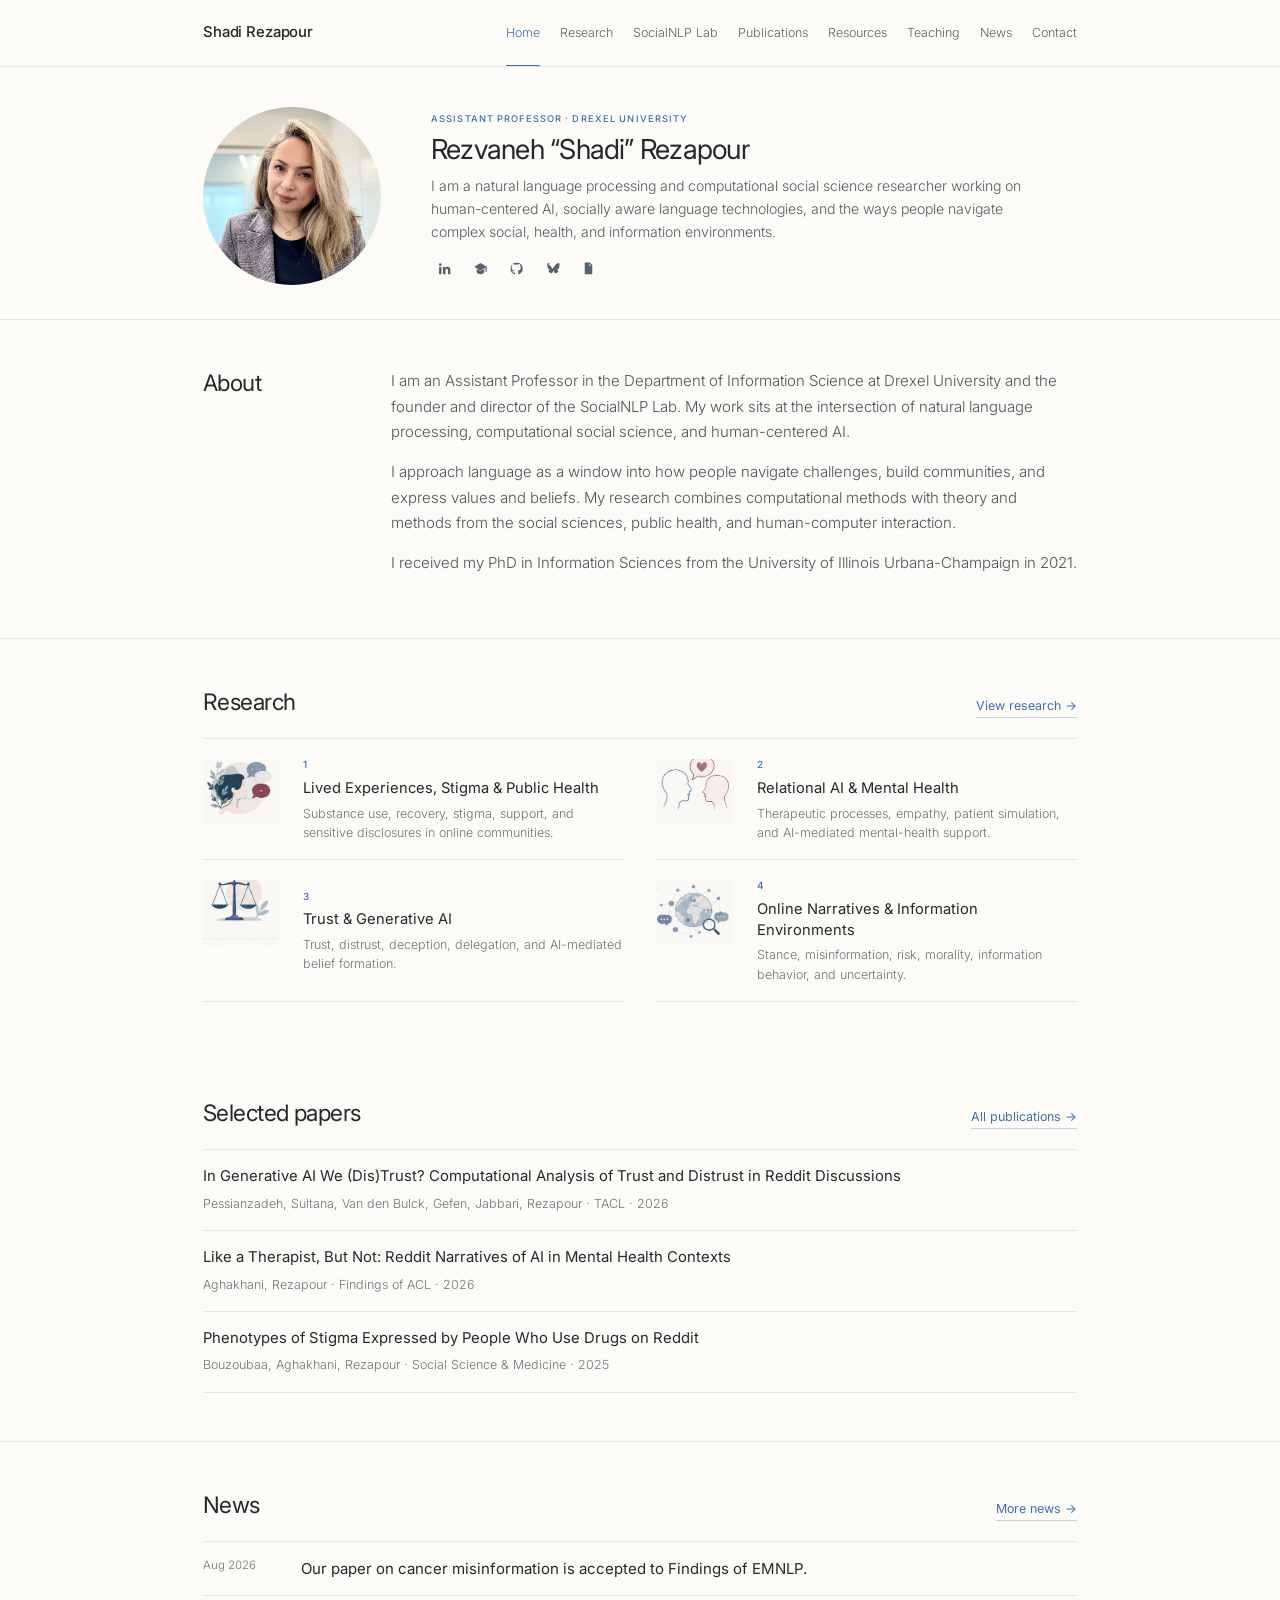
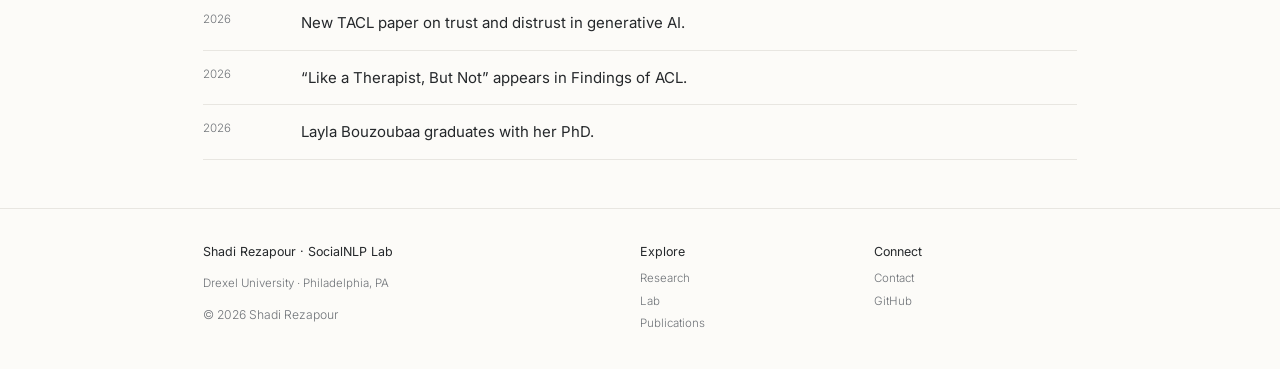
==== commit 502527af: "Update index.html" ====
--- a/index.html
+++ b/index.html
@@ -1,7 +1,7 @@
 <!DOCTYPE html>
 
 <html lang="en"><head><meta charset="utf-8"/><meta content="width=device-width,initial-scale=1" name="viewport"/><meta content="Shadi Rezapour and the SocialNLP Lab at Drexel University: human-centered NLP, computational social science, and socially aware AI." name="description"/><title>Shadi Rezapour | SocialNLP Lab</title><link href="assets/css/style.css" rel="stylesheet"/></head><body><nav class="nav"><div class="container nav-inner"><a class="brand" href="index.html">Shadi Rezapour</a><button aria-label="Menu" class="menu-btn">☰</button><div class="nav-links"><a class="active" href="index.html">Home</a><a href="pages/research.html">Research</a><a href="pages/lab.html">SocialNLP Lab</a><a href="pages/publications.html">Publications</a><a href="pages/resources.html">Resources</a><a href="pages/teaching.html">Teaching</a><a href="pages/news.html">News</a><a href="pages/contact.html">Contact</a></div></div></nav>
-<header class="hero"><div class="container hero-grid"><div class="portrait-wrap"><img alt="Shadi Rezapour" class="hero-photo" src="https://lh3.googleusercontent.com/sitesv/[base64]w1280"/></div><div class="hero-copy"><div class="eyebrow">Assistant Professor · Drexel University</div><h1>Rezvaneh “Shadi” Rezapour</h1><p class="lead">I am a natural language processing and computational social science researcher working on human-centered AI, socially aware language technologies, and the ways people navigate complex social, health, and information environments.</p><div aria-label="Professional links" class="social-icons">
+<header class="hero"><div class="container hero-grid"><div class="portrait-wrap"><img alt="Shadi Rezapour" class="hero-photo" src="assets/img/people/shadi-rezapour.jpg"></div><div class="hero-copy"><div class="eyebrow">Assistant Professor · Drexel University</div><h1>Rezvaneh “Shadi” Rezapour</h1><p class="lead">I am a natural language processing and computational social science researcher working on human-centered AI, socially aware language technologies, and the ways people navigate complex social, health, and information environments.</p><div aria-label="Professional links" class="social-icons">
 <a aria-label="LinkedIn" href="https://www.linkedin.com/in/shadi-rezapour" rel="noopener" target="_blank" title="LinkedIn"><svg viewbox="0 0 24 24"><path d="M5.2 3.4A2.2 2.2 0 1 1 5.2 7.8 2.2 2.2 0 0 1 5.2 3.4ZM3.3 9.4h3.8V21H3.3V9.4Zm6.2 0h3.6V11h.1c.5-.9 1.7-2 3.6-2 3.9 0 4.6 2.5 4.6 5.8V21h-3.8v-5.5c0-1.3 0-3-1.9-3s-2.2 1.4-2.2 2.9V21H9.5V9.4Z"></path></svg></a>
 <a aria-label="Google Scholar" href="https://scholar.google.com/citations?user=b6UNLaAAAAAJ&amp;hl=en" rel="noopener" target="_blank" title="Google Scholar"><svg viewbox="0 0 24 24"><path d="M12 3 2 9l10 6 8-4.8V17h2V9L12 3Zm-6 9.4V17c0 2.2 3 4 6 4s6-1.8 6-4v-4.6L12 16 6 12.4Z"></path></svg></a>
 
--- a/assets/css/style.css
+++ b/assets/css/style.css
@@ -253,3 +253,33 @@
   .contact-social-icons a { width: 28px; height: 28px; }
   .contact-social-icons svg { width: 17px; height: 17px; }
 }
+/* --- Final Mobile Hero Overrides --- */
+@media (max-width: 560px) {
+    .hero-grid {
+        display: flex !important;
+        flex-direction: column !important;
+        align-items: center !important;
+        text-align: center !important;
+        gap: 18px !important;
+    }
+    
+    /* Release the grid constraints */
+    .portrait-wrap, .hero-copy {
+        grid-column: auto !important;
+        grid-row: auto !important;
+    }
+    
+    /* Properly size and center the photo */
+    .hero-photo {
+        width: 120px !important;
+        height: 120px !important;
+        margin: 0 auto !important;
+        display: block !important;
+    }
+    
+    /* Center the social icons to match the centered text */
+    .social-icons {
+        justify-content: center !important;
+        margin-top: 15px !important;
+    }
+}
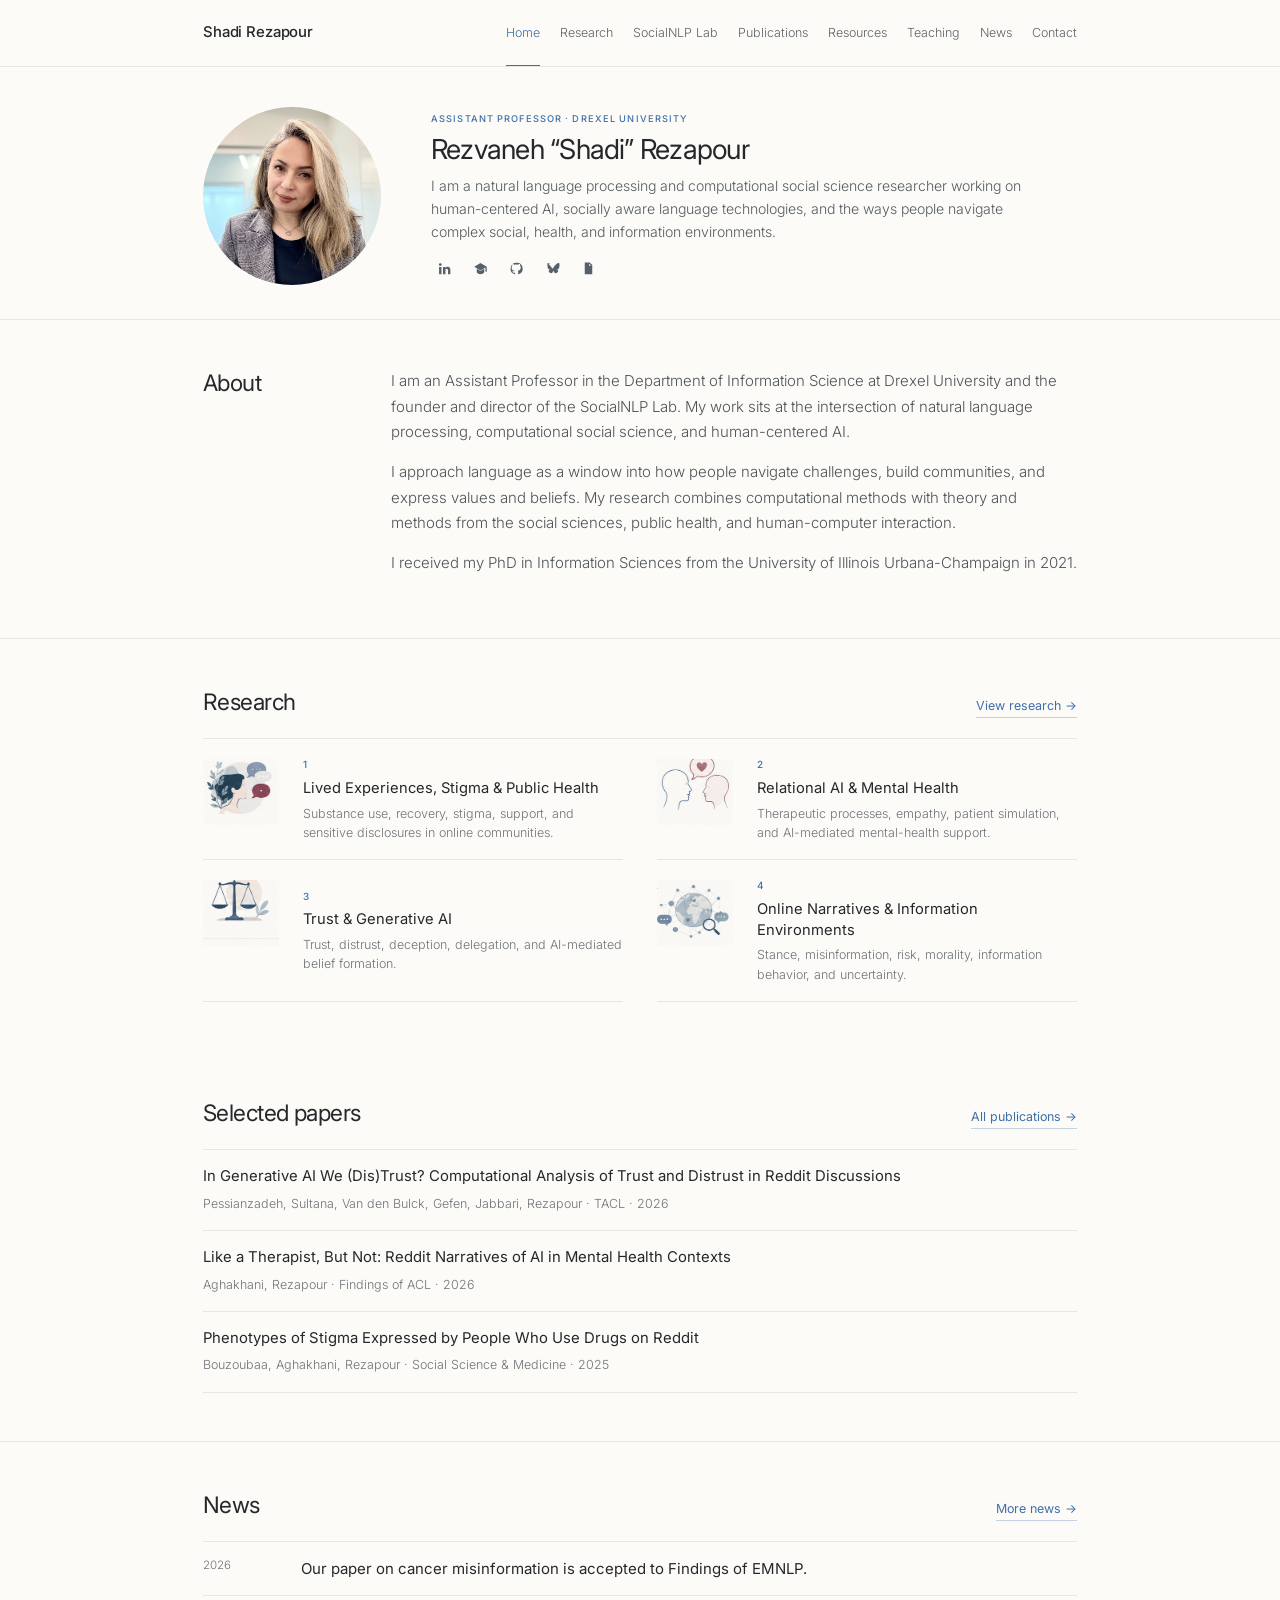
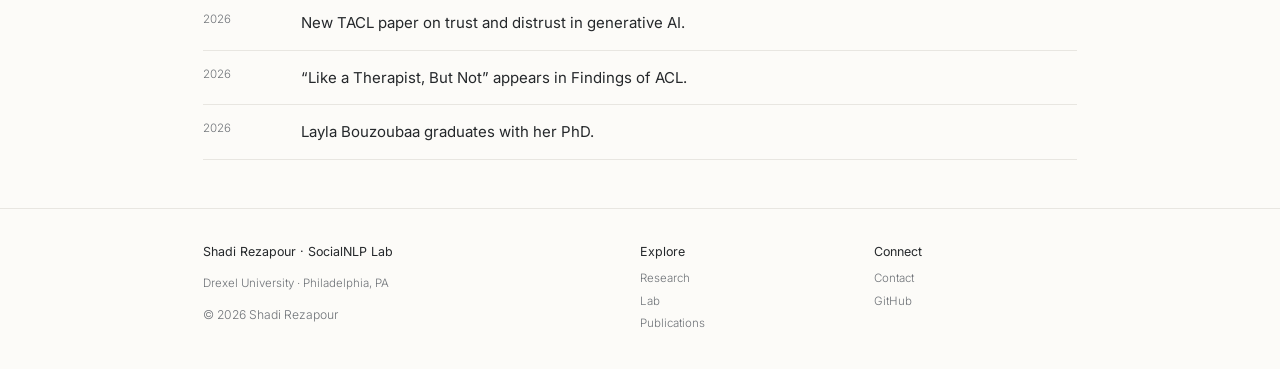
==== commit 736c5de4: "Update index.html" ====
--- a/index.html
+++ b/index.html
@@ -13,5 +13,5 @@
 <section id="about"><div class="container about-grid"><div><h2>About</h2></div><div class="prose"><p>I am an Assistant Professor in the Department of Information Science at Drexel University and the founder and director of the SocialNLP Lab. My work sits at the intersection of natural language processing, computational social science, and human-centered AI.</p><p>I approach language as a window into how people navigate challenges, build communities, and express values and beliefs. My research combines computational methods with theory and methods from the social sciences, public health, and human-computer interaction.</p><p>I received my PhD in Information Sciences from the University of Illinois Urbana-Champaign in 2021.</p></div></div></section>
 <section class="soft"><div class="container"><div class="section-head"><div><h2>Research</h2></div><a class="arrow-link" href="pages/research.html">View research →</a></div><div class="cards research-cards"><a class="card research-card" href="pages/research.html#stigma"><img alt="Lived experiences, stigma, and public health illustration" src="assets/img/pillars/pillar-stigma.png"/><div><div class="num">1</div><h3>Lived Experiences, Stigma &amp; Public Health</h3><p>Substance use, recovery, stigma, support, and sensitive disclosures in online communities.</p></div></a><a class="card research-card" href="pages/research.html#relational"><img alt="Relational AI and mental health illustration" src="assets/img/pillars/pillar-relational.png"/><div><div class="num">2</div><h3>Relational AI &amp; Mental Health</h3><p>Therapeutic processes, empathy, patient simulation, and AI-mediated mental-health support.</p></div></a><a class="card research-card" href="pages/research.html#trust"><img alt="Trust and generative AI illustration" src="assets/img/pillars/pillar-trust.png"/><div><div class="num">3</div><h3>Trust &amp; Generative AI</h3><p>Trust, distrust, deception, delegation, and AI-mediated belief formation.</p></div></a><a class="card research-card" href="pages/research.html#narratives"><img alt="Complex online narratives and information environments illustration" src="assets/img/pillars/pillar-narratives.png"/><div><div class="num">4</div><h3>Online Narratives &amp; Information Environments</h3><p>Stance, misinformation, risk, morality, information behavior, and uncertainty.</p></div></a></div></div></section>
 <section><div class="container"><div class="section-head"><div><h2>Selected papers</h2></div><a class="arrow-link" href="pages/publications.html">All publications →</a></div><div class="list"><div class="paper"><h3>In Generative AI We (Dis)Trust? Computational Analysis of Trust and Distrust in Reddit Discussions</h3><div class="meta">Pessianzadeh, Sultana, Van den Bulck, Gefen, Jabbari, Rezapour · TACL · 2026</div></div><div class="paper"><h3>Like a Therapist, But Not: Reddit Narratives of AI in Mental Health Contexts</h3><div class="meta">Aghakhani, Rezapour · Findings of ACL · 2026</div></div><div class="paper"><h3>Phenotypes of Stigma Expressed by People Who Use Drugs on Reddit</h3><div class="meta">Bouzoubaa, Aghakhani, Rezapour · Social Science &amp; Medicine · 2025</div></div></div></div></section>
-<section class="soft"><div class="container"><div class="section-head"><div><h2>News</h2></div><a class="arrow-link" href="pages/news.html">More news →</a></div><div class="news-list"><div class="news-item"><div class="news-date">Aug 2026</div><div><strong>Our paper on cancer misinformation is accepted to Findings of EMNLP.</strong></div></div><div class="news-item"><div class="news-date">2026</div><div><strong>New TACL paper on trust and distrust in generative AI.</strong></div></div><div class="news-item"><div class="news-date">2026</div><div><strong>“Like a Therapist, But Not” appears in Findings of ACL.</strong></div></div><div class="news-item"><div class="news-date">2026</div><div><strong>Layla Bouzoubaa graduates with her PhD.</strong></div></div></div></div></section>
+<section class="soft"><div class="container"><div class="section-head"><div><h2>News</h2></div><a class="arrow-link" href="pages/news.html">More news →</a></div><div class="news-list"><div class="news-item"><div class="news-date">2026</div><div><strong>Our paper on cancer misinformation is accepted to Findings of EMNLP.</strong></div></div><div class="news-item"><div class="news-date">2026</div><div><strong>New TACL paper on trust and distrust in generative AI.</strong></div></div><div class="news-item"><div class="news-date">2026</div><div><strong>“Like a Therapist, But Not” appears in Findings of ACL.</strong></div></div><div class="news-item"><div class="news-date">2026</div><div><strong>Layla Bouzoubaa graduates with her PhD.</strong></div></div></div></div></section>
 </main><footer class="footer"><div class="container footer-grid"><div><h3>Shadi Rezapour · SocialNLP Lab</h3><p>Drexel University · Philadelphia, PA</p><div class="small">© 2026 Shadi Rezapour</div></div><div><h3>Explore</h3><a href="pages/research.html">Research</a><a href="pages/lab.html">Lab</a><a href="pages/publications.html">Publications</a></div><div><h3>Connect</h3><a href="pages/contact.html">Contact</a><a href="https://github.com/social-nlp-lab" rel="noopener" target="_blank">GitHub</a></div></div></footer><script src="assets/js/site.js"></script></body></html>
--- a/assets/css/style.css
+++ b/assets/css/style.css
@@ -283,3 +283,11 @@
         margin-top: 15px !important;
     }
 }
+/* Fix mobile dropdown menu overlapping - MOBILE ONLY */
+@media (max-width: 820px) {
+    .nav-links.open {
+        z-index: 9999 !important; /* Forces the menu to the very top layer */
+        background-color: #fcfbf8 !important; /* Forces a solid background color so nothing bleeds through */
+        box-shadow: 0 10px 20px rgba(0,0,0,0.05) !important; /* Optional: Adds a slight shadow so it looks like a dropdown */
+    }
+}
